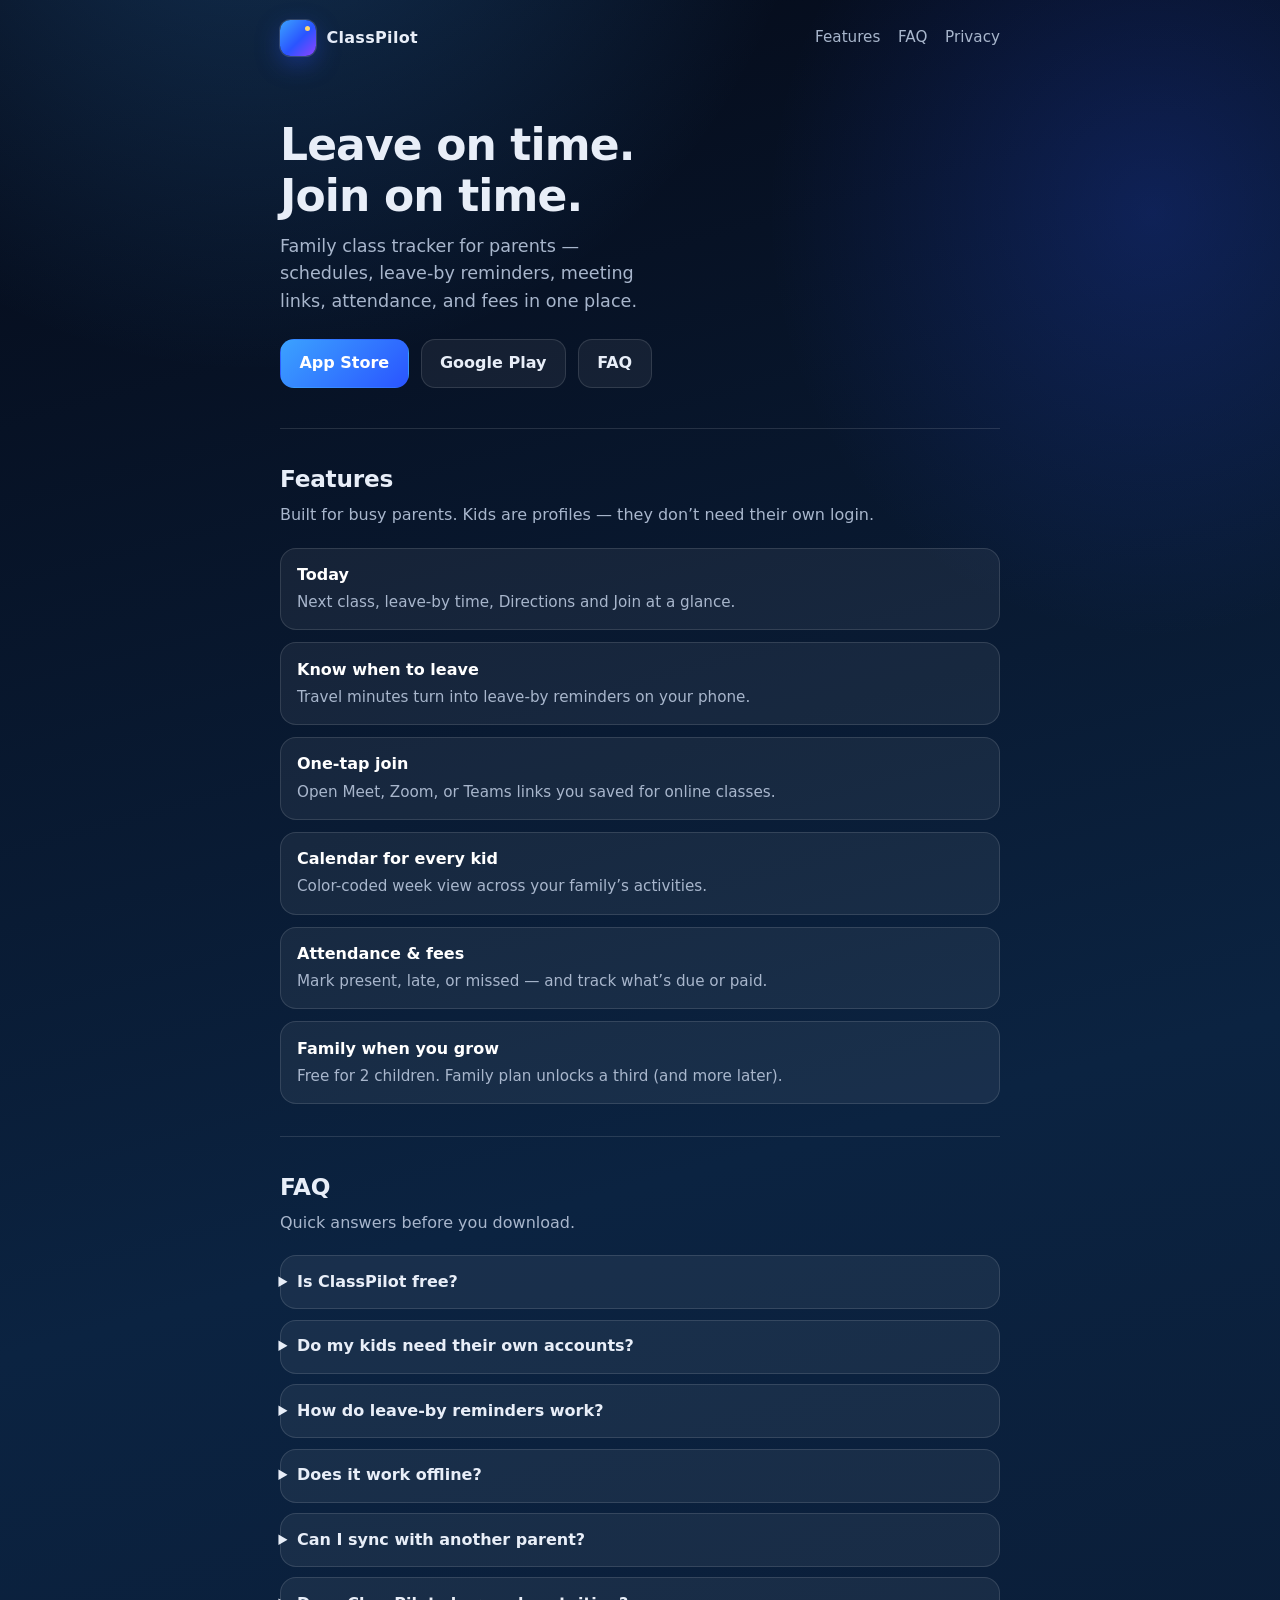
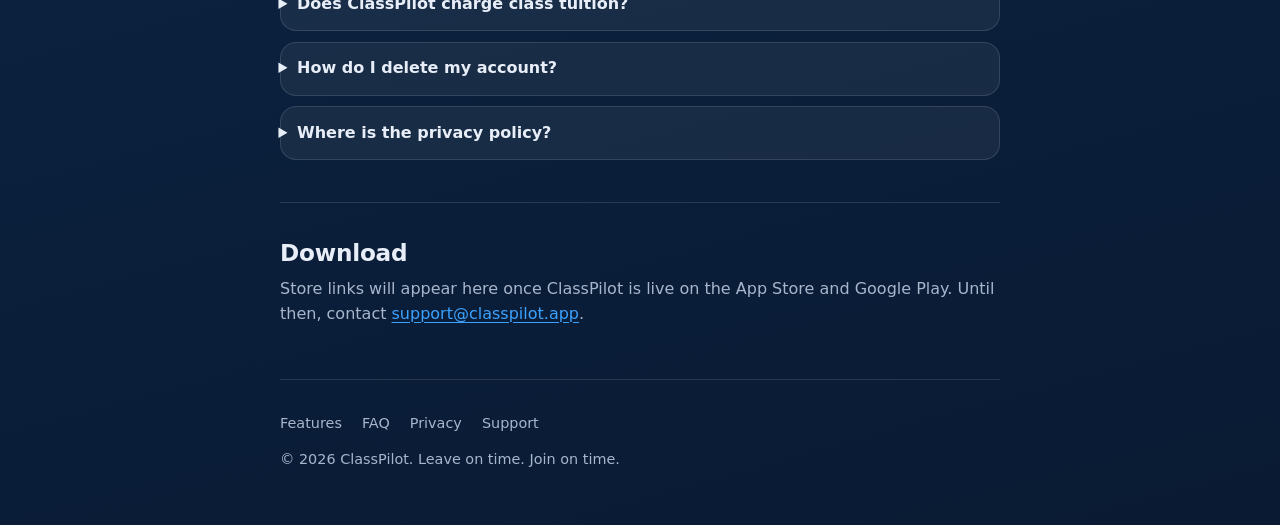
==== index.html @ 4e38a696 "Add ClassPilot FAQ and privacy site for Cloudflare Pages. Static marketing pages with /privacy redir" ====
<!DOCTYPE html>
<html lang="en">
  <head>
    <meta charset="utf-8" />
    <meta name="viewport" content="width=device-width, initial-scale=1" />
    <title>ClassPilot — Leave on time. Join on time.</title>
    <meta
      name="description"
      content="Family class tracker for parents. Leave-by reminders, join links, attendance, and fees — in one calm app."
    />
    <link rel="stylesheet" href="styles.css" />
  </head>
  <body>
    <div class="wrap">
      <header class="site-header">
        <a class="brand" href="./">
          <span class="brand-mark" aria-hidden="true"></span>
          ClassPilot
        </a>
        <nav class="nav" aria-label="Primary">
          <a href="#features">Features</a>
          <a href="#faq">FAQ</a>
          <a href="privacy.html">Privacy</a>
        </nav>
      </header>

      <main>
        <section class="hero">
          <h1>Leave on time.<br />Join on time.</h1>
          <p class="tagline">
            Family class tracker for parents — schedules, leave-by reminders,
            meeting links, attendance, and fees in one place.
          </p>
          <div class="cta-row">
            <!-- Replace # with store URLs when live -->
            <a class="btn btn-primary" href="#download">App Store</a>
            <a class="btn btn-ghost" href="#download">Google Play</a>
            <a class="btn btn-ghost" href="#faq">FAQ</a>
          </div>
        </section>

        <section class="section" id="features">
          <h2>Features</h2>
          <p class="section-lead">
            Built for busy parents. Kids are profiles — they don’t need their own login.
          </p>
          <ul class="features">
            <li>
              <strong>Today</strong>
              <span>Next class, leave-by time, Directions and Join at a glance.</span>
            </li>
            <li>
              <strong>Know when to leave</strong>
              <span>Travel minutes turn into leave-by reminders on your phone.</span>
            </li>
            <li>
              <strong>One-tap join</strong>
              <span>Open Meet, Zoom, or Teams links you saved for online classes.</span>
            </li>
            <li>
              <strong>Calendar for every kid</strong>
              <span>Color-coded week view across your family’s activities.</span>
            </li>
            <li>
              <strong>Attendance &amp; fees</strong>
              <span>Mark present, late, or missed — and track what’s due or paid.</span>
            </li>
            <li>
              <strong>Family when you grow</strong>
              <span>Free for 2 children. Family plan unlocks a third (and more later).</span>
            </li>
          </ul>
        </section>

        <section class="section" id="faq">
          <h2>FAQ</h2>
          <p class="section-lead">Quick answers before you download.</p>
          <div class="faq">
            <details>
              <summary>Is ClassPilot free?</summary>
              <p>
                Yes for up to two children. Reminders, attendance, meeting links,
                and fee records stay free. Upgrade to Family when you need a third child.
              </p>
            </details>
            <details>
              <summary>Do my kids need their own accounts?</summary>
              <p>
                No. ClassPilot is a parent and guardian tool. Children are profiles you
                manage. You can optionally pair a tablet to one child’s profile so they
                can see their schedule and join links under your control.
              </p>
            </details>
            <details>
              <summary>How do leave-by reminders work?</summary>
              <p>
                When you set travel minutes on a class, ClassPilot schedules an on-device
                reminder so you know when to leave — not only when class starts.
              </p>
            </details>
            <details>
              <summary>Does it work offline?</summary>
              <p>
                You can use ClassPilot on this device without cloud sign-in. Data stays
                on the phone. Cloud sync (optional) helps restore a family across devices
                and invite another adult.
              </p>
            </details>
            <details>
              <summary>Can I sync with another parent?</summary>
              <p>
                With a cloud account, the household owner can invite family with a
                one-time code. Both adults stay aligned on kids, classes, attendance,
                and payments after sync.
              </p>
            </details>
            <details>
              <summary>Does ClassPilot charge class tuition?</summary>
              <p>
                No. Recording a payment is your own fee ledger. Optional Family subscriptions
                are billed only through the App Store or Google Play.
              </p>
            </details>
            <details>
              <summary>How do I delete my account?</summary>
              <p>
                Open Settings → Delete account. That removes your account and family
                data from the app’s cloud backend when sync is enabled.
              </p>
            </details>
            <details>
              <summary>Where is the privacy policy?</summary>
              <p>
                See <a href="privacy.html">Privacy Policy</a>. Questions:
                <a href="mailto:support@classpilot.app">support@classpilot.app</a>.
              </p>
            </details>
          </div>
        </section>

        <section class="section" id="download">
          <h2>Download</h2>
          <p class="section-lead">
            Store links will appear here once ClassPilot is live on the App Store and
            Google Play. Until then, contact
            <a href="mailto:support@classpilot.app">support@classpilot.app</a>.
          </p>
        </section>
      </main>

      <footer class="site-footer">
        <nav aria-label="Footer">
          <a href="#features">Features</a>
          <a href="#faq">FAQ</a>
          <a href="privacy.html">Privacy</a>
          <a href="mailto:support@classpilot.app">Support</a>
        </nav>
        <p>© <span id="y"></span> ClassPilot. Leave on time. Join on time.</p>
      </footer>
    </div>
    <script>
      document.getElementById("y").textContent = new Date().getFullYear();
    </script>
  </body>
</html>
---- styles.css ----
:root {
  --navy: #0b2341;
  --deep: #050a18;
  --cyan: #3ba2ff;
  --indigo: #2a54ff;
  --gold: #ffd770;
  --teal: #14b8b5;
  --text: #e8eef8;
  --muted: #a8b6cc;
  --card: rgba(255, 255, 255, 0.06);
  --line: rgba(255, 255, 255, 0.12);
  --radius: 16px;
  --max: 720px;
  --font: "Segoe UI", system-ui, -apple-system, sans-serif;
}

*,
*::before,
*::after {
  box-sizing: border-box;
}

html {
  scroll-behavior: smooth;
}

body {
  margin: 0;
  min-height: 100vh;
  font-family: var(--font);
  color: var(--text);
  background:
    radial-gradient(ellipse 80% 50% at 20% -10%, rgba(59, 162, 255, 0.28), transparent 55%),
    radial-gradient(ellipse 60% 40% at 90% 10%, rgba(42, 84, 255, 0.22), transparent 50%),
    linear-gradient(165deg, var(--deep) 0%, var(--navy) 55%, #0a1a33 100%);
  line-height: 1.55;
}

a {
  color: var(--cyan);
  text-decoration-thickness: 1px;
  text-underline-offset: 3px;
}

a:hover {
  color: var(--gold);
}

.wrap {
  width: min(100% - 2rem, var(--max));
  margin-inline: auto;
}

.site-header {
  display: flex;
  align-items: center;
  justify-content: space-between;
  gap: 1rem;
  padding: 1.25rem 0 0.5rem;
}

.brand {
  display: inline-flex;
  align-items: center;
  gap: 0.65rem;
  color: var(--text);
  text-decoration: none;
  font-weight: 700;
  letter-spacing: 0.02em;
}

.brand-mark {
  width: 2.25rem;
  height: 2.25rem;
  border-radius: 0.65rem;
  background:
    linear-gradient(135deg, var(--cyan), var(--indigo) 55%, #8e44ff);
  box-shadow: 0 0 0 1px rgba(255, 255, 255, 0.15), 0 8px 24px rgba(42, 84, 255, 0.35);
  position: relative;
}

.brand-mark::after {
  content: "";
  position: absolute;
  top: 0.35rem;
  right: 0.35rem;
  width: 0.35rem;
  height: 0.35rem;
  border-radius: 50%;
  background: var(--gold);
}

.nav {
  display: flex;
  flex-wrap: wrap;
  gap: 0.85rem 1.1rem;
  font-size: 0.95rem;
}

.nav a {
  color: var(--muted);
  text-decoration: none;
}

.nav a:hover {
  color: var(--text);
}

.hero {
  padding: 3.5rem 0 2.5rem;
}

.hero h1 {
  margin: 0 0 0.75rem;
  font-size: clamp(2rem, 5vw, 2.75rem);
  line-height: 1.15;
  letter-spacing: -0.02em;
}

.tagline {
  margin: 0 0 1.5rem;
  max-width: 34ch;
  color: var(--muted);
  font-size: 1.1rem;
}

.cta-row {
  display: flex;
  flex-wrap: wrap;
  gap: 0.75rem;
}

.btn {
  display: inline-flex;
  align-items: center;
  justify-content: center;
  padding: 0.7rem 1.15rem;
  border-radius: 14px;
  font-weight: 600;
  text-decoration: none;
  border: 1px solid transparent;
  transition: transform 0.15s ease, background 0.15s ease;
}

.btn:hover {
  transform: translateY(-1px);
  color: var(--text);
}

.btn-primary {
  background: linear-gradient(135deg, var(--cyan), var(--indigo));
  color: #fff;
}

.btn-ghost {
  background: var(--card);
  border-color: var(--line);
  color: var(--text);
}

.section {
  padding: 2rem 0;
  border-top: 1px solid var(--line);
}

.section h2 {
  margin: 0 0 0.35rem;
  font-size: 1.45rem;
  letter-spacing: -0.01em;
}

.section-lead {
  margin: 0 0 1.25rem;
  color: var(--muted);
}

.features {
  list-style: none;
  margin: 0;
  padding: 0;
  display: grid;
  gap: 0.75rem;
}

.features li {
  padding: 0.9rem 1rem;
  border-radius: var(--radius);
  background: var(--card);
  border: 1px solid var(--line);
}

.features strong {
  display: block;
  margin-bottom: 0.15rem;
  color: #fff;
}

.features span {
  color: var(--muted);
  font-size: 0.95rem;
}

.faq details {
  border: 1px solid var(--line);
  border-radius: var(--radius);
  background: var(--card);
  padding: 0.85rem 1rem;
  margin-bottom: 0.65rem;
}

.faq summary {
  cursor: pointer;
  font-weight: 600;
  list-style-position: outside;
}

.faq details[open] summary {
  margin-bottom: 0.5rem;
  color: var(--cyan);
}

.faq p {
  margin: 0;
  color: var(--muted);
}

.site-footer {
  padding: 2rem 0 2.5rem;
  border-top: 1px solid var(--line);
  color: var(--muted);
  font-size: 0.9rem;
}

.site-footer nav {
  display: flex;
  flex-wrap: wrap;
  gap: 0.75rem 1.25rem;
  margin-bottom: 0.75rem;
}

.site-footer a {
  color: var(--muted);
  text-decoration: none;
}

.site-footer a:hover {
  color: var(--text);
}

/* Privacy page */
.prose {
  padding: 2rem 0 3rem;
}

.prose h1 {
  margin: 0 0 0.5rem;
  font-size: clamp(1.75rem, 4vw, 2.25rem);
}

.prose .meta {
  color: var(--muted);
  margin: 0 0 1.75rem;
  font-size: 0.95rem;
}

.prose h2 {
  margin: 1.75rem 0 0.5rem;
  font-size: 1.2rem;
}

.prose p,
.prose li {
  color: var(--muted);
}

.prose ul {
  padding-left: 1.2rem;
}

.prose li {
  margin-bottom: 0.35rem;
}
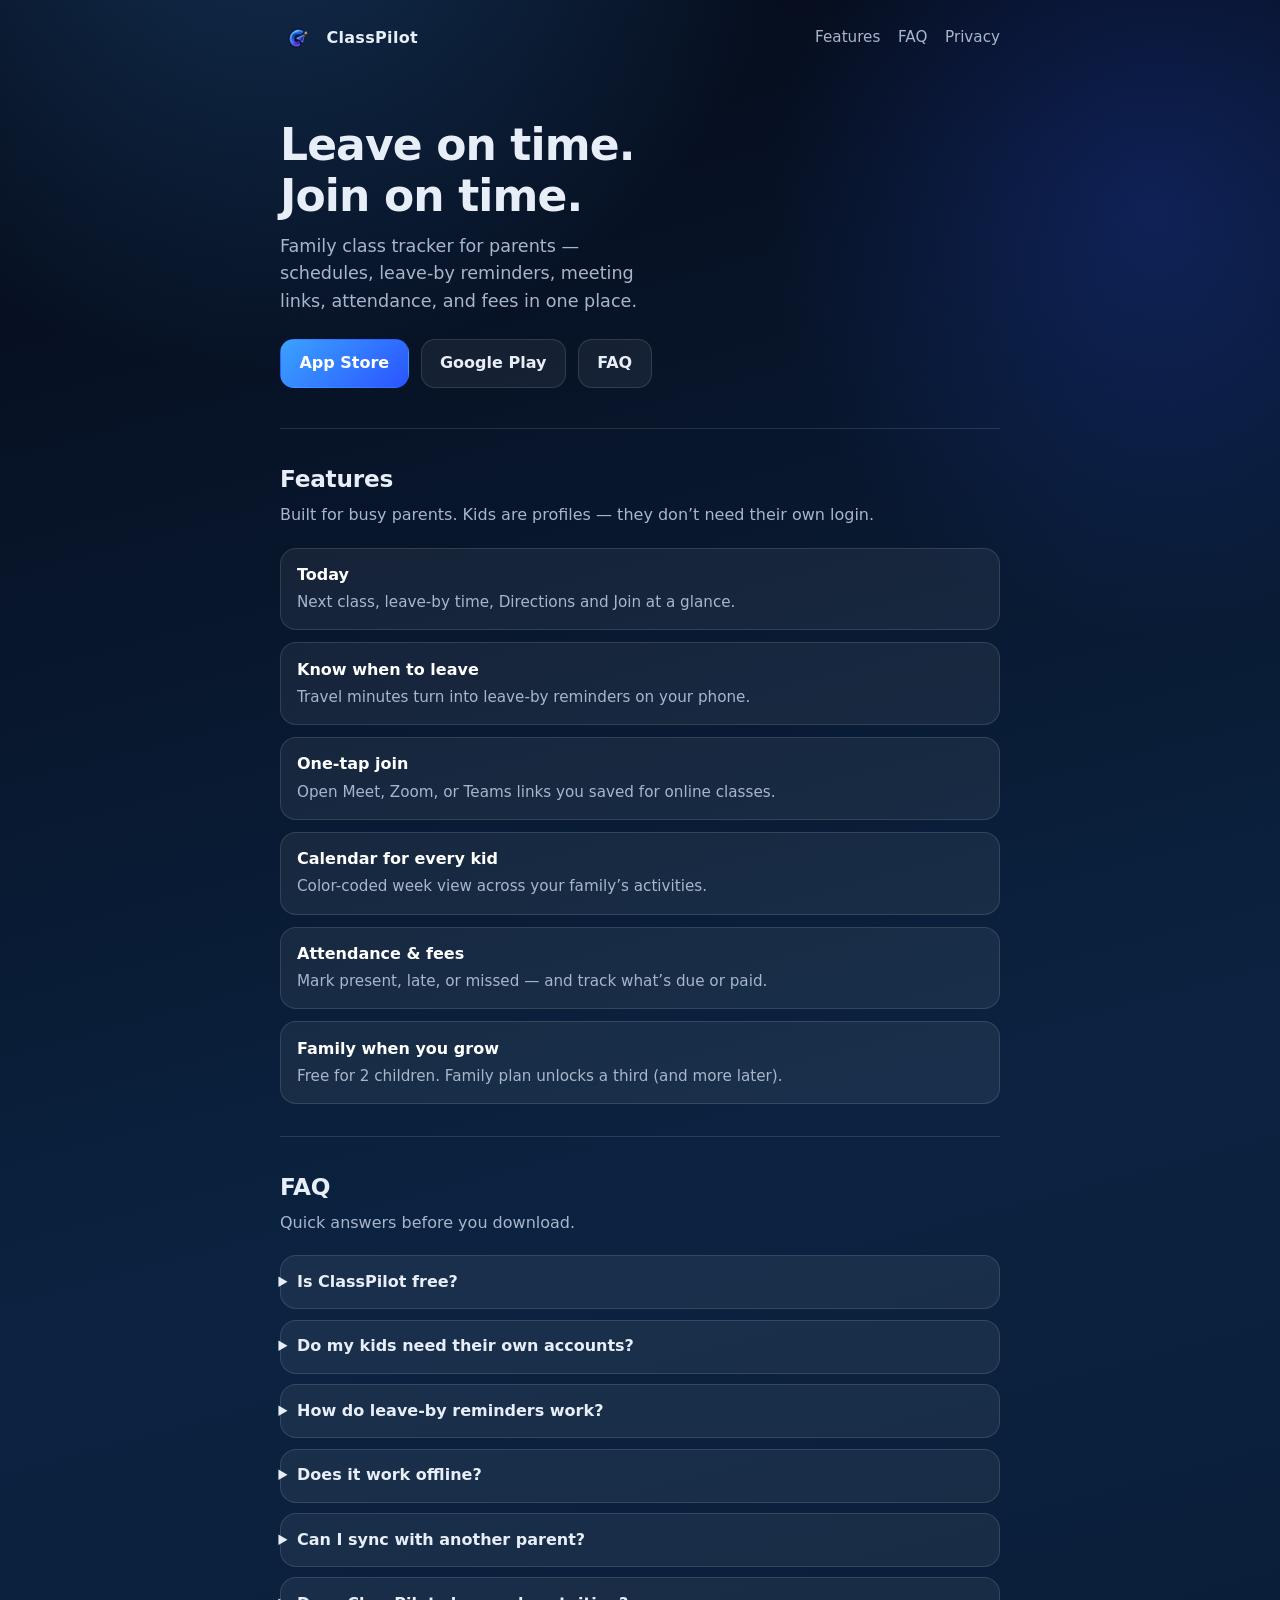
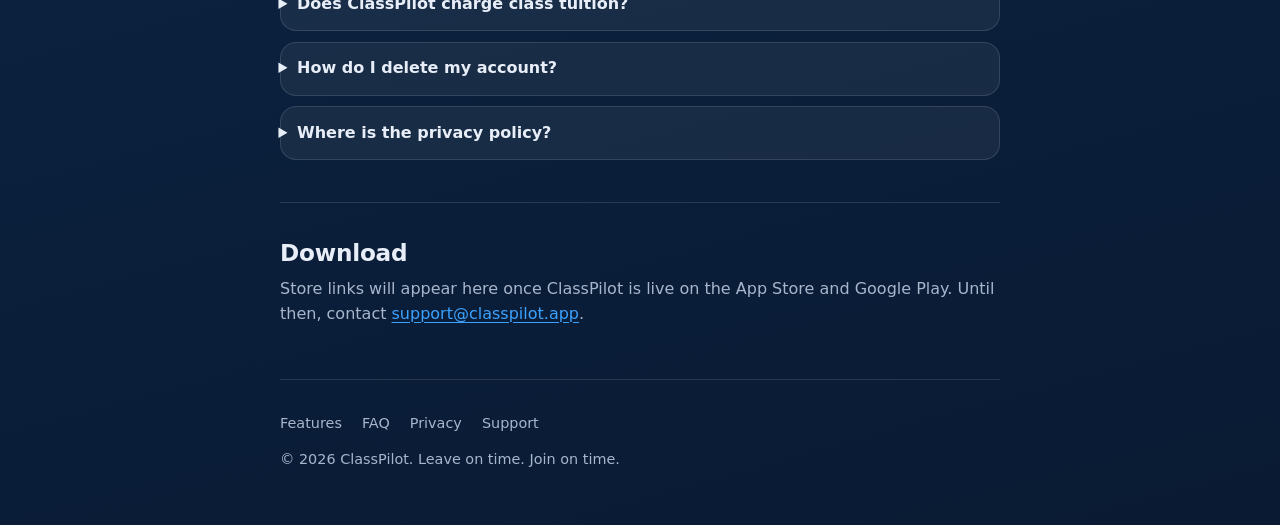
==== commit c0b74547: "Use the real ClassPilot app mark on the marketing site. Replace the CSS placeholder brand square wit" ====
--- a/index.html
+++ b/index.html
@@ -8,13 +8,21 @@
       name="description"
       content="Family class tracker for parents. Leave-by reminders, join links, attendance, and fees — in one calm app."
     />
+    <link rel="icon" href="favicon.png" type="image/png" />
+    <link rel="apple-touch-icon" href="icons/app-icon-180.png" />
     <link rel="stylesheet" href="styles.css" />
   </head>
   <body>
     <div class="wrap">
       <header class="site-header">
         <a class="brand" href="./">
-          <span class="brand-mark" aria-hidden="true"></span>
+          <img
+            class="brand-mark"
+            src="icons/mark.png"
+            width="36"
+            height="36"
+            alt=""
+          />
           ClassPilot
         </a>
         <nav class="nav" aria-label="Primary">
--- a/styles.css
+++ b/styles.css
@@ -72,22 +72,9 @@
 .brand-mark {
   width: 2.25rem;
   height: 2.25rem;
-  border-radius: 0.65rem;
-  background:
-    linear-gradient(135deg, var(--cyan), var(--indigo) 55%, #8e44ff);
-  box-shadow: 0 0 0 1px rgba(255, 255, 255, 0.15), 0 8px 24px rgba(42, 84, 255, 0.35);
-  position: relative;
-}
-
-.brand-mark::after {
-  content: "";
-  position: absolute;
-  top: 0.35rem;
-  right: 0.35rem;
-  width: 0.35rem;
-  height: 0.35rem;
-  border-radius: 50%;
-  background: var(--gold);
+  display: block;
+  object-fit: contain;
+  flex-shrink: 0;
 }
 
 .nav {
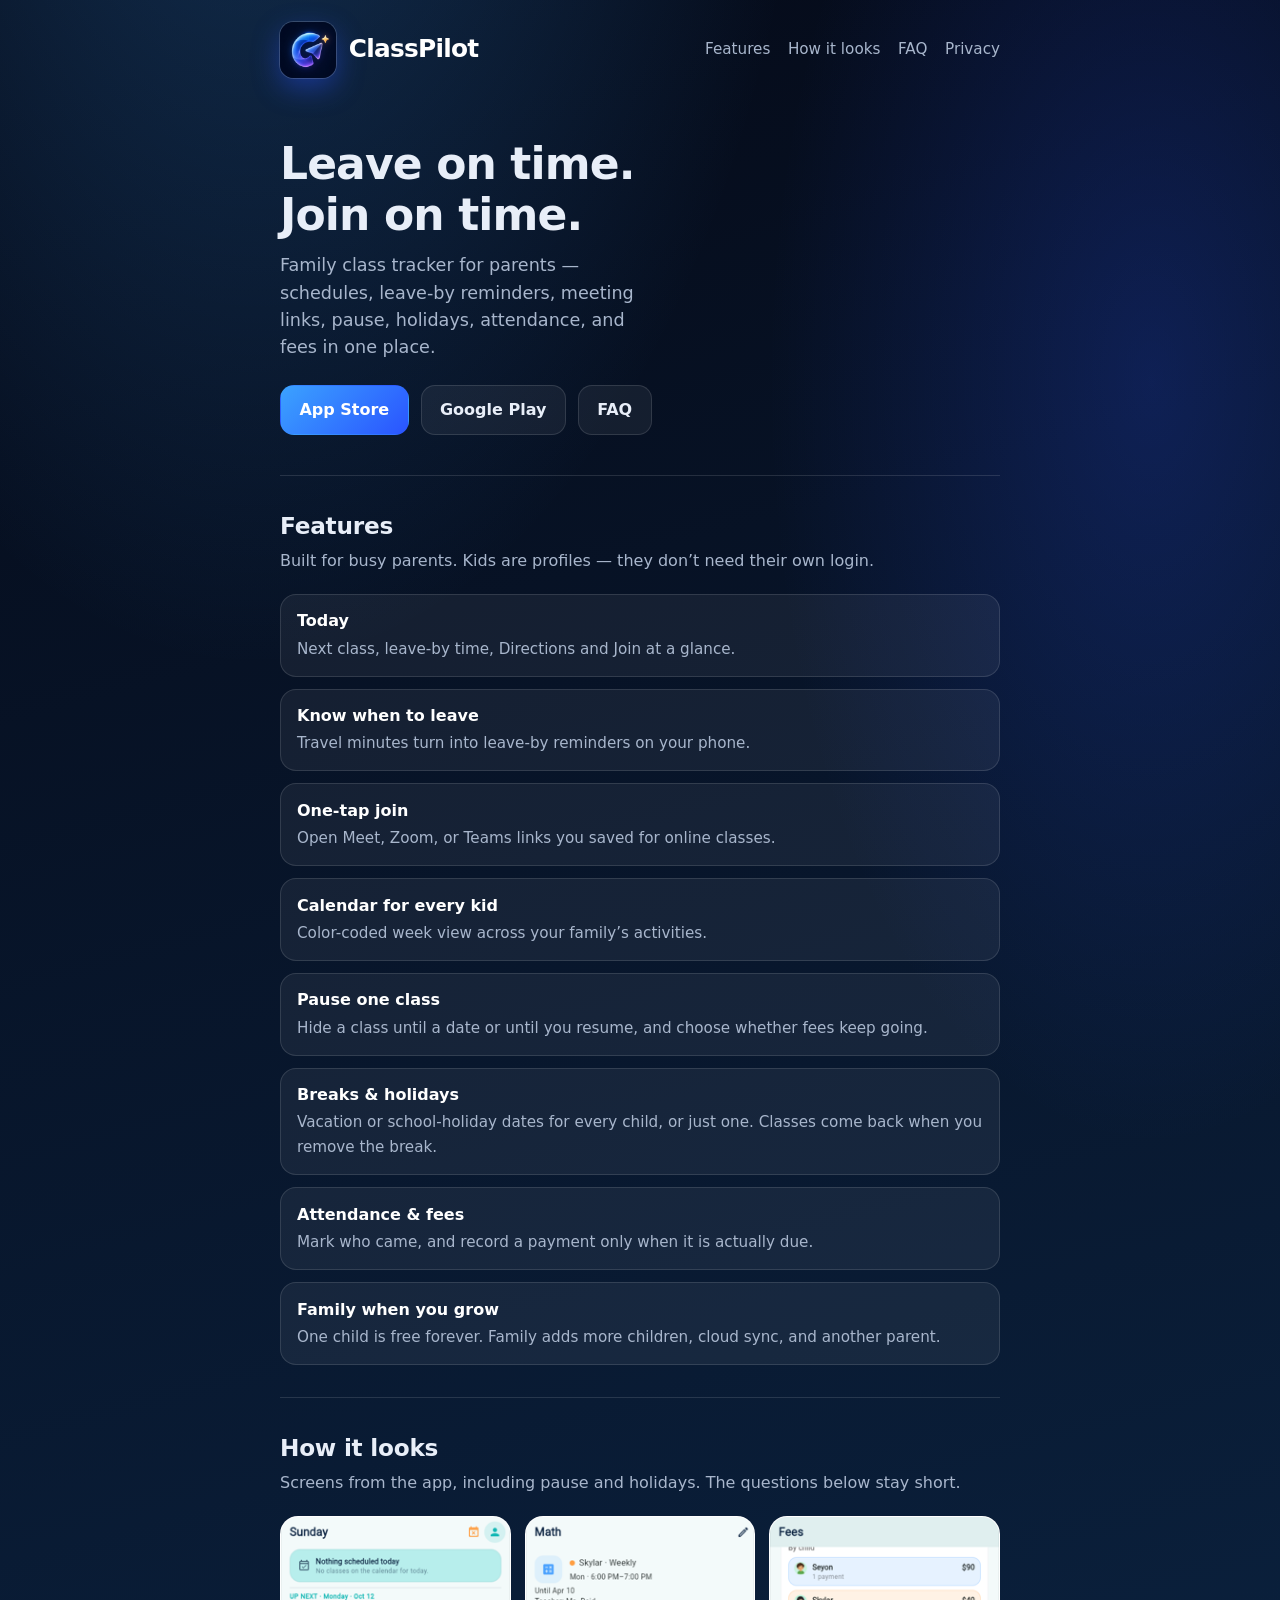
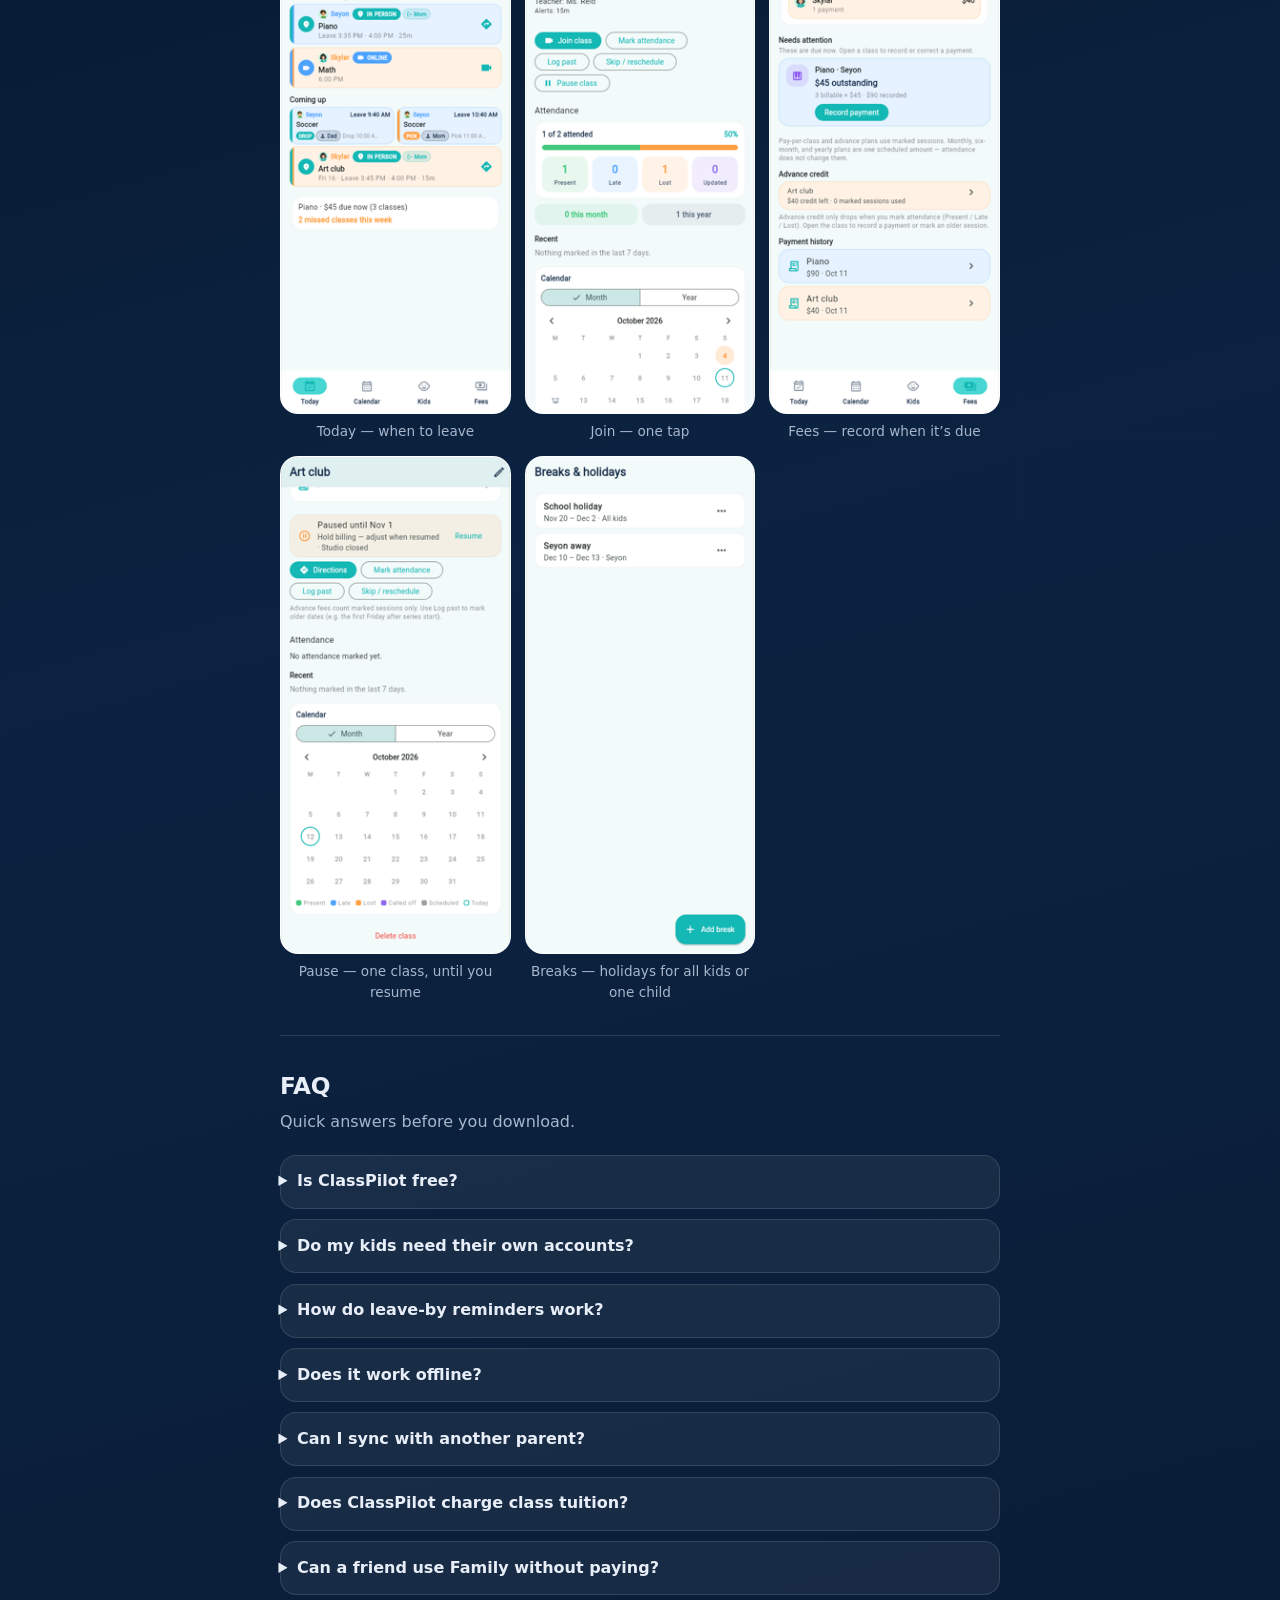
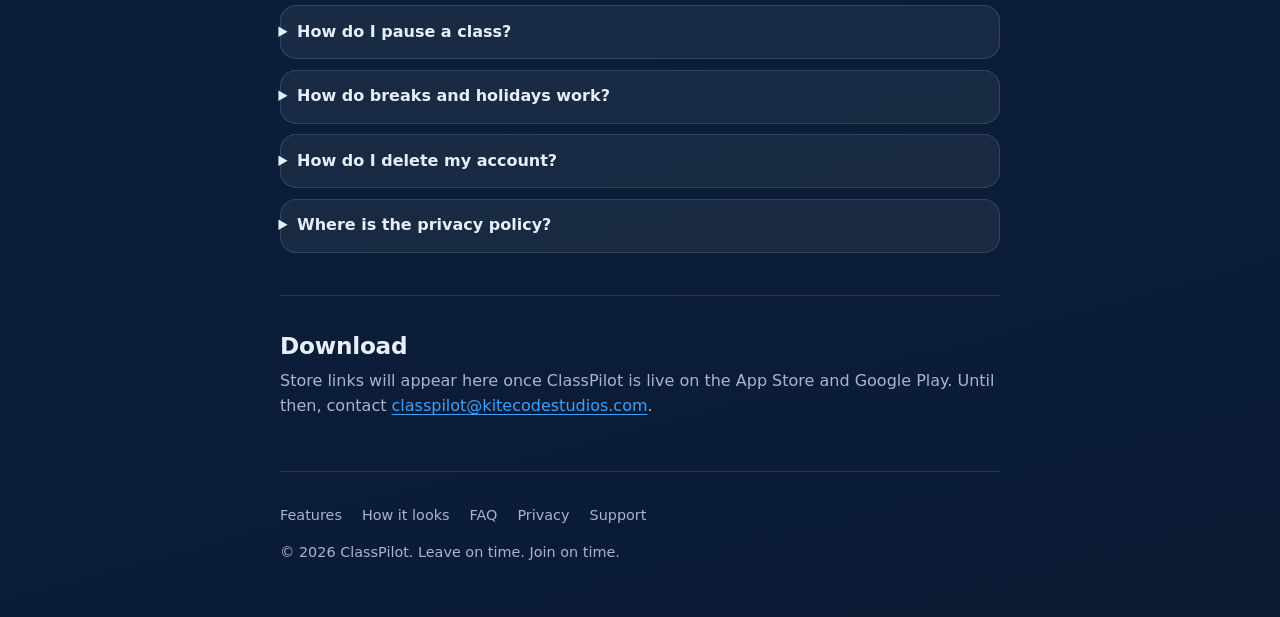
==== commit 4a768453: "Show pause and holidays on the public FAQ and privacy page. The site now matches the app: one-child " ====
--- a/index.html
+++ b/index.html
@@ -6,7 +6,7 @@
     <title>ClassPilot — Leave on time. Join on time.</title>
     <meta
       name="description"
-      content="Family class tracker for parents. Leave-by reminders, join links, attendance, and fees — in one calm app."
+      content="Family class tracker for parents. Leave-by reminders, join links, pause a class, holiday breaks, attendance, and fees."
     />
     <link rel="icon" href="favicon.png" type="image/png" />
     <link rel="apple-touch-icon" href="icons/app-icon-180.png" />
@@ -18,15 +18,16 @@
         <a class="brand" href="./">
           <img
             class="brand-mark"
-            src="icons/mark.png"
-            width="36"
-            height="36"
+            src="icons/app-icon-180.png"
+            width="56"
+            height="56"
             alt=""
           />
-          ClassPilot
+          <span class="brand-name">ClassPilot</span>
         </a>
         <nav class="nav" aria-label="Primary">
           <a href="#features">Features</a>
+          <a href="#look">How it looks</a>
           <a href="#faq">FAQ</a>
           <a href="privacy.html">Privacy</a>
         </nav>
@@ -37,7 +38,7 @@
           <h1>Leave on time.<br />Join on time.</h1>
           <p class="tagline">
             Family class tracker for parents — schedules, leave-by reminders,
-            meeting links, attendance, and fees in one place.
+            meeting links, pause, holidays, attendance, and fees in one place.
           </p>
           <div class="cta-row">
             <!-- Replace # with store URLs when live -->
@@ -70,14 +71,76 @@
               <span>Color-coded week view across your family’s activities.</span>
             </li>
             <li>
+              <strong>Pause one class</strong>
+              <span>Hide a class until a date or until you resume, and choose whether fees keep going.</span>
+            </li>
+            <li>
+              <strong>Breaks &amp; holidays</strong>
+              <span>Vacation or school-holiday dates for every child, or just one. Classes come back when you remove the break.</span>
+            </li>
+            <li>
               <strong>Attendance &amp; fees</strong>
-              <span>Mark present, late, or missed — and track what’s due or paid.</span>
+              <span>Mark who came, and record a payment only when it is actually due.</span>
             </li>
             <li>
               <strong>Family when you grow</strong>
-              <span>Free for 2 children. Family plan unlocks a third (and more later).</span>
+              <span>One child is free forever. Family adds more children, cloud sync, and another parent.</span>
             </li>
           </ul>
+        </section>
+
+        <section class="section" id="look">
+          <h2>How it looks</h2>
+          <p class="section-lead">
+            Screens from the app, including pause and holidays. The questions below stay short.
+          </p>
+          <div class="looks">
+            <figure>
+              <img
+                src="images/today.png"
+                width="240"
+                height="520"
+                alt="Today screen with Piano, a leave time, and directions"
+              />
+              <figcaption>Today — when to leave</figcaption>
+            </figure>
+            <figure>
+              <img
+                src="images/join.png"
+                width="240"
+                height="520"
+                alt="Math class with a Join class button"
+              />
+              <figcaption>Join — one tap</figcaption>
+            </figure>
+            <figure>
+              <img
+                src="images/fees.png"
+                width="240"
+                height="520"
+                alt="Fees screen with Piano outstanding and a Record payment button"
+              />
+              <figcaption>Fees — record when it’s due</figcaption>
+            </figure>
+            <figure>
+              <img
+                src="images/pause.png"
+                width="240"
+                height="520"
+                alt="Art club paused until a date, with a Resume button"
+              />
+              <figcaption>Pause — one class, until you resume</figcaption>
+            </figure>
+            <figure>
+              <img
+                src="images/breaks.png"
+                width="240"
+                height="520"
+                alt="Breaks and holidays list with a school holiday for all kids and a break for Seyon"
+              />
+              <figcaption>Breaks — holidays for all kids or one child</figcaption>
+            </figure>
+          </div>
         </section>
 
         <section class="section" id="faq">
@@ -87,8 +150,10 @@
             <details>
               <summary>Is ClassPilot free?</summary>
               <p>
-                Yes for up to two children. Reminders, attendance, meeting links,
-                and fee records stay free. Upgrade to Family when you need a third child.
+                One child is free forever, including reminders, attendance, meeting
+                links, directions, calendar, and fee records on that phone. Family is
+                a 30-day free trial, then $0.99 a month or $9.99 a year. Family
+                unlocks unlimited children, cloud sync, and a second parent.
               </p>
             </details>
             <details>
@@ -103,30 +168,73 @@
               <summary>How do leave-by reminders work?</summary>
               <p>
                 When you set travel minutes on a class, ClassPilot schedules an on-device
-                reminder so you know when to leave — not only when class starts.
+                reminder so you know when to leave — not only when class starts. The
+                reminder goes to the parent assigned to that drop-off or pickup. The
+                other parent is notified only if you turn on “Also notify the other parent.”
               </p>
             </details>
             <details>
               <summary>Does it work offline?</summary>
               <p>
-                You can use ClassPilot on this device without cloud sign-in. Data stays
-                on the phone. Cloud sync (optional) helps restore a family across devices
-                and invite another adult.
+                Yes. Continue on this device needs no login, and the family stays on
+                that phone. Cloud sync and inviting another parent are part of Family
+                and need a cloud account.
               </p>
             </details>
             <details>
               <summary>Can I sync with another parent?</summary>
               <p>
-                With a cloud account, the household owner can invite family with a
-                one-time code. Both adults stay aligned on kids, classes, attendance,
-                and payments after sync.
+                Yes, with the Family plan and a cloud account. The household owner
+                invites the other adult with a one-time code. Both then see the same
+                kids, classes, attendance, and payments.
               </p>
             </details>
             <details>
               <summary>Does ClassPilot charge class tuition?</summary>
               <p>
-                No. Recording a payment is your own fee ledger. Optional Family subscriptions
-                are billed only through the App Store or Google Play.
+                No. Recording a payment is your own ledger. ClassPilot does not charge
+                tuition and does not connect to a bank. Pay-per-class balances follow
+                sessions you mark. A monthly or term plan is one scheduled amount,
+                and marking attendance does not change it. Family subscriptions are
+                billed only through the App Store or Google Play.
+              </p>
+            </details>
+            <details>
+              <summary>Can a friend use Family without paying?</summary>
+              <p>
+                Yes, for a limited time. Send an App Store offer code or a Google Play
+                promo code. They redeem it in that store with the account that would
+                be billed, then open ClassPilot and tap Restore purchases. An Apple
+                code does not work on Google Play, and a Play code does not work on
+                the App Store. A code lasts up to a year, not forever.
+              </p>
+            </details>
+            <details>
+              <summary>How do I pause a class?</summary>
+              <p>
+                Open the class and tap <strong>Pause class</strong>. Choose the start
+                date, then either an end date or <strong>Until I resume</strong>.
+                Sessions in that window leave Today and Calendar. They are not deleted.
+                If the class has a fee, choose whether billing holds until you resume
+                or keeps its usual schedule. An optional note can say why, such as a
+                closed studio. Tap <strong>Resume</strong> when the class should return.
+                A refund from the teacher is recorded later as a payment adjustment.
+              </p>
+            </details>
+            <details>
+              <summary>How do breaks and holidays work?</summary>
+              <p>
+                Open <strong>Settings → Breaks &amp; holidays</strong> and tap
+                <strong>Add break</strong>. Name it, set the start and end dates, and
+                choose <strong>All kids</strong> or <strong>One child</strong>. ClassPilot
+                shows how many sessions will be hidden before you save. Those classes
+                leave Today and Calendar for those days only. They are not deleted, and
+                fees do not accrue for the hidden days. Edit or remove the break anytime
+                and the classes come back.
+              </p>
+              <p>
+                Pause is for one class. A break is a date range, for a vacation or a
+                school holiday, across the family or a single child.
               </p>
             </details>
             <details>
@@ -140,7 +248,7 @@
               <summary>Where is the privacy policy?</summary>
               <p>
                 See <a href="privacy.html">Privacy Policy</a>. Questions:
-                <a href="mailto:support@classpilot.app">support@classpilot.app</a>.
+                <a href="mailto:classpilot@kitecodestudios.com">classpilot@kitecodestudios.com</a>.
               </p>
             </details>
           </div>
@@ -151,7 +259,7 @@
           <p class="section-lead">
             Store links will appear here once ClassPilot is live on the App Store and
             Google Play. Until then, contact
-            <a href="mailto:support@classpilot.app">support@classpilot.app</a>.
+            <a href="mailto:classpilot@kitecodestudios.com">classpilot@kitecodestudios.com</a>.
           </p>
         </section>
       </main>
@@ -159,9 +267,10 @@
       <footer class="site-footer">
         <nav aria-label="Footer">
           <a href="#features">Features</a>
+          <a href="#look">How it looks</a>
           <a href="#faq">FAQ</a>
           <a href="privacy.html">Privacy</a>
-          <a href="mailto:support@classpilot.app">Support</a>
+          <a href="mailto:classpilot@kitecodestudios.com">Support</a>
         </nav>
         <p>© <span id="y"></span> ClassPilot. Leave on time. Join on time.</p>
       </footer>
--- a/styles.css
+++ b/styles.css
@@ -55,26 +55,40 @@
   display: flex;
   align-items: center;
   justify-content: space-between;
-  gap: 1rem;
-  padding: 1.25rem 0 0.5rem;
+  gap: 1rem 1.25rem;
+  flex-wrap: wrap;
+  padding: 1.35rem 0 0.35rem;
 }
 
 .brand {
   display: inline-flex;
   align-items: center;
-  gap: 0.65rem;
-  color: var(--text);
+  gap: 0.8rem;
+  color: #fff;
   text-decoration: none;
-  font-weight: 700;
-  letter-spacing: 0.02em;
+}
+
+.brand:hover {
+  color: #fff;
 }
 
 .brand-mark {
-  width: 2.25rem;
-  height: 2.25rem;
+  width: 3.5rem;
+  height: 3.5rem;
   display: block;
-  object-fit: contain;
+  object-fit: cover;
   flex-shrink: 0;
+  border-radius: 0.85rem;
+  box-shadow:
+    0 0 0 1px rgba(255, 255, 255, 0.16),
+    0 10px 28px rgba(42, 84, 255, 0.42);
+}
+
+.brand-name {
+  font-size: 1.55rem;
+  font-weight: 800;
+  letter-spacing: -0.03em;
+  line-height: 1;
 }
 
 .nav {
@@ -187,6 +201,48 @@
   font-size: 0.95rem;
 }
 
+.looks {
+  display: grid;
+  grid-template-columns: repeat(3, minmax(0, 1fr));
+  gap: 0.85rem;
+  margin: 0;
+}
+
+.looks figure {
+  margin: 0;
+}
+
+.looks img {
+  display: block;
+  width: 100%;
+  height: auto;
+  border-radius: 18px;
+  border: 1px solid var(--line);
+  background: #fff;
+}
+
+.looks figcaption {
+  margin-top: 0.45rem;
+  color: var(--muted);
+  font-size: 0.85rem;
+  text-align: center;
+}
+
+@media (max-width: 640px) {
+  .looks {
+    grid-template-columns: none;
+    grid-auto-flow: column;
+    grid-auto-columns: 68%;
+    overflow-x: auto;
+    scroll-snap-type: x mandatory;
+    padding-bottom: 0.35rem;
+  }
+
+  .looks figure {
+    scroll-snap-align: start;
+  }
+}
+
 .faq details {
   border: 1px solid var(--line);
   border-radius: var(--radius);
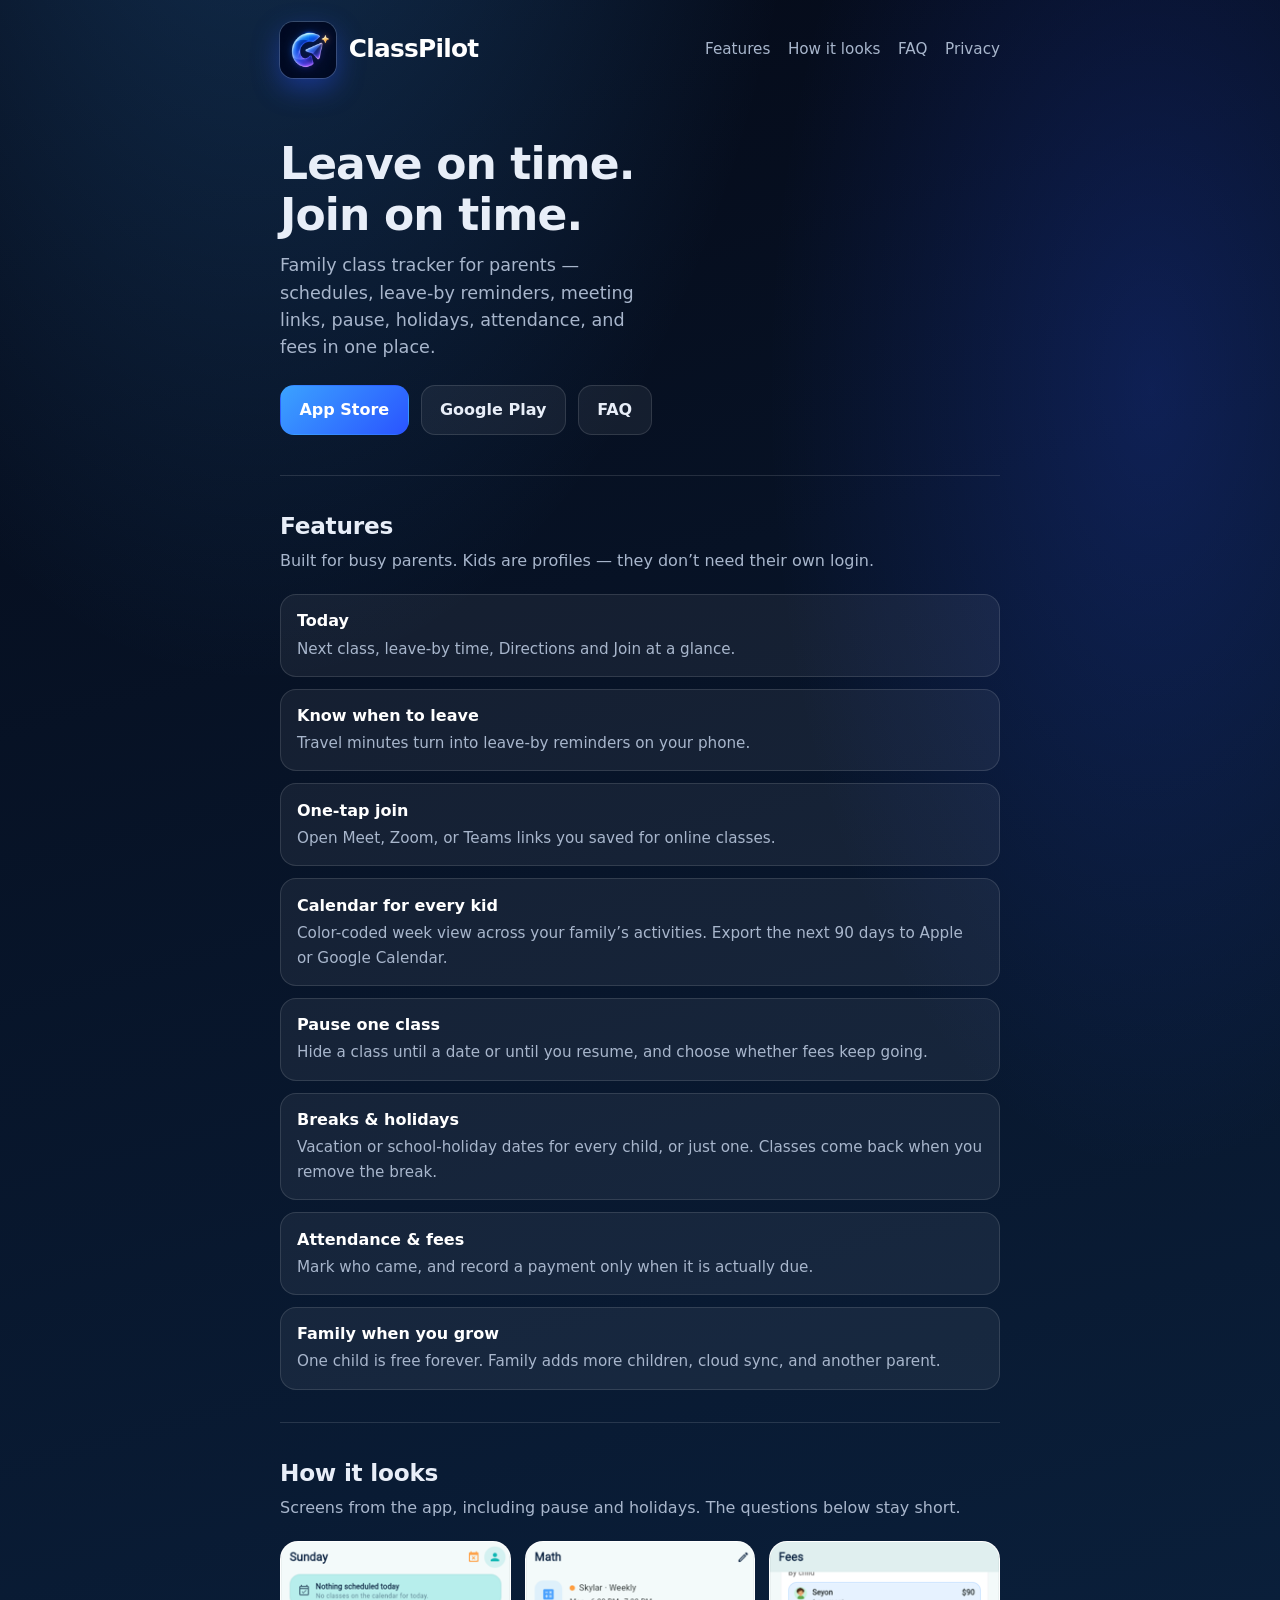
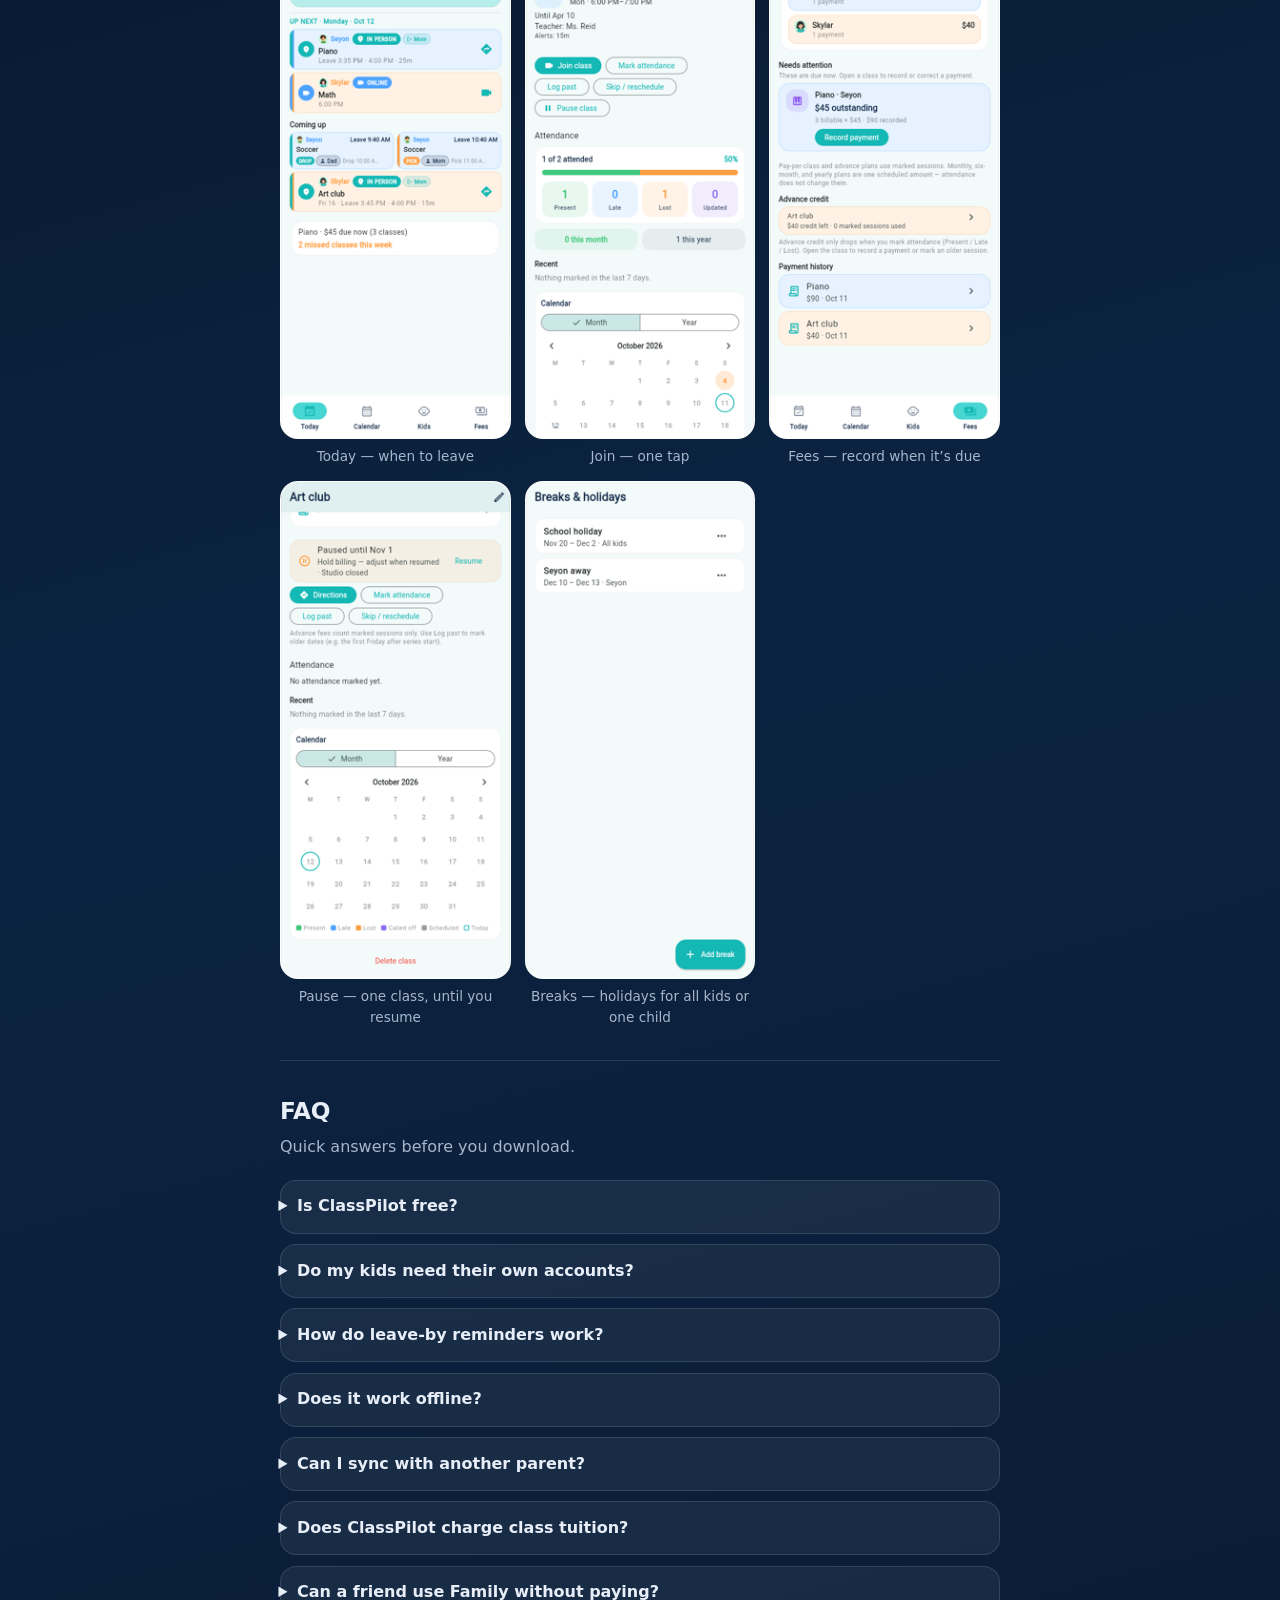
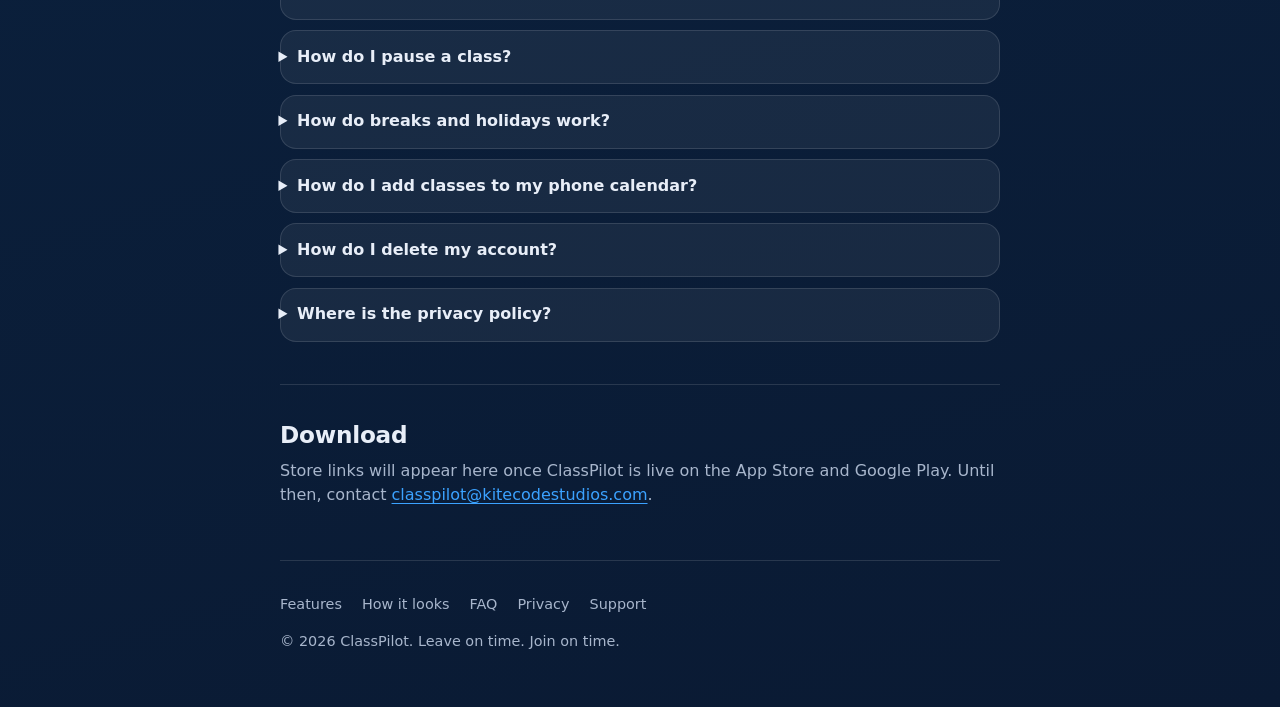
==== commit b24fec0b: "Describe calendar export and what feedback reports include." ====
--- a/index.html
+++ b/index.html
@@ -68,7 +68,7 @@
             </li>
             <li>
               <strong>Calendar for every kid</strong>
-              <span>Color-coded week view across your family’s activities.</span>
+              <span>Color-coded week view across your family’s activities. Export the next 90 days to Apple or Google Calendar.</span>
             </li>
             <li>
               <strong>Pause one class</strong>
@@ -235,6 +235,16 @@
               <p>
                 Pause is for one class. A break is a date range, for a vacation or a
                 school holiday, across the family or a single child.
+              </p>
+            </details>
+            <details>
+              <summary>How do I add classes to my phone calendar?</summary>
+              <p>
+                Open <strong>Settings → Export calendar</strong>. ClassPilot
+                shares a calendar file for the next 90 days, skipping paused
+                classes and holiday breaks. On iPhone, choose Calendar. On
+                Android, open the file with Google Calendar. The export is
+                included on the free plan.
               </p>
             </details>
             <details>
